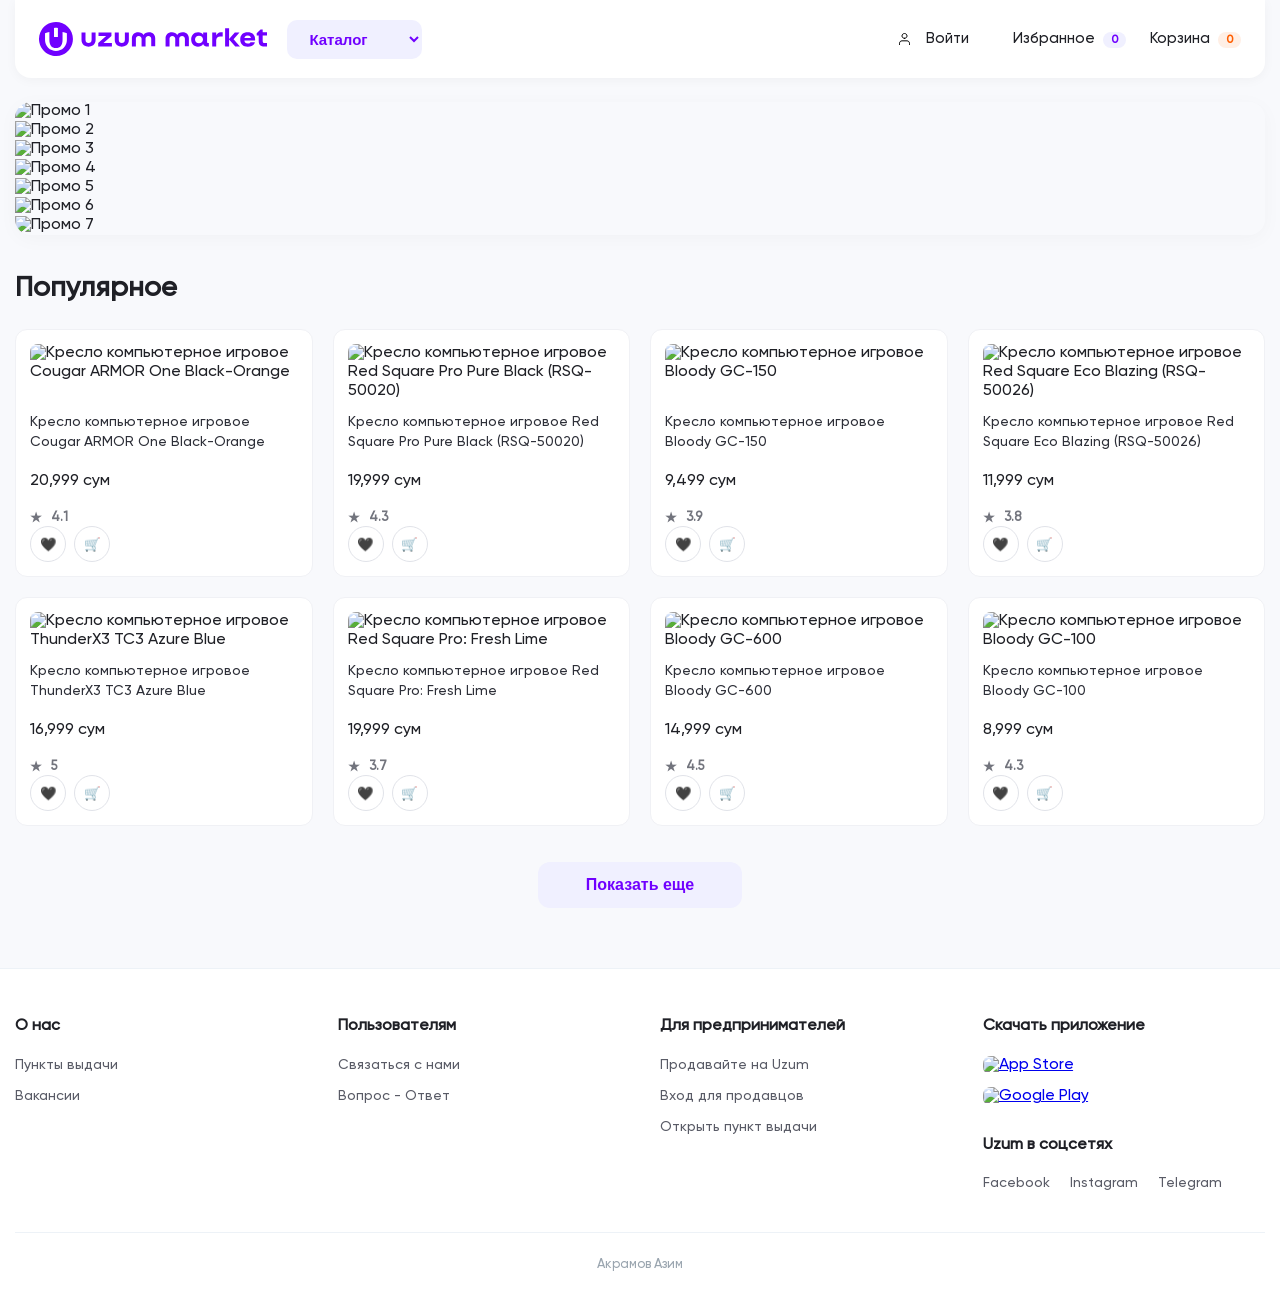
==== glavniy.html @ d979cbc0 "Загрузил весь проект Uzum Market" ====
<!DOCTYPE html>
<html lang="ru">
<head>
    <meta charset="UTF-8">
    <meta name="viewport" content="width=device-width, initial-scale=1.0">
    <link rel="stylesheet" href="https://cdn.jsdelivr.net/npm/@shoelace-style/shoelace@2.20.1/cdn/themes/light.css" />
    <link rel="stylesheet" href="https://cdn.jsdelivr.net/npm/swiper@12/swiper-bundle.min.css" />
    <script type="module" src="https://cdn.jsdelivr.net/npm/@shoelace-style/shoelace@2.20.1/cdn/shoelace-autoloader.js"></script>
    <link rel="stylesheet" href="./glavniy.css">
    <title>Главная</title>
</head>
<body>
    <div class="app-container">
        <header class="main-header">
            <div class="header-logo-zone">
                <a class="logo-link" href="glavniy.html">
                    <img src="./img/uzum-logo.svg" alt="Uzum Market">
                </a>
                <select id="tipi" class="category-select">
                    <option value="all">Каталог</option>
                    <option value="furniture">Мебель</option>
                    <option value="PC">ПК</option>
                    <option value="audio">Наушники</option>
                    <option value="TV">Телевизор</option>
                    <option value="kitchen">Кухня</option>
                </select>
            </div>

            <div class="header-search-zone">
                <sl-input id="search-input" class="search-field" placeholder="Искать товары" clearable>
                    <sl-icon class="search-field__icon" name="search" slot="suffix"></sl-icon>
                </sl-input>
            </div>

            <div class="header-navigation">
                <div class="user-auth-block">
                    <img src="./img/Group 237729.svg" alt="User">
                    <a href="./Login/index.html" class="auth-link">Войти</a>
                </div>
                <a href="./likes/likes.html" class="nav-item-link">
                    Избранное <span id="fav-count" class="badge">0</span>
                </a>
                <a href="./basket/basket.html" class="nav-item-link">
                    Корзина <span id="cart-count" class="badge badge--orange">0</span>
                </a>
            </div>
        </header>

        <main class="main-content">
            <div class="swiper mySwiper main-banner-slider">
                <div class="swiper-wrapper">
                    <div class="swiper-slide"><img src="https://static.uzum.uz/Landing_Fashion_v2/1main2383ru.jpg" alt="Промо 1"></div>
                    <div class="swiper-slide"><img src="https://images.uzum.uz/d8evuk49g1ktqmlqvjmg/main_page_banner.jpg" alt="Промо 2"></div>
                    <div class="swiper-slide"><img src="https://images.uzum.uz/d8abl23sv8vo2t0hfs3g/main_page_banner.jpg" alt="Промо 3"></div>
                    <div class="swiper-slide"><img src="https://images.uzum.uz/d7u6h8i1146tv06u965g/main_page_banner.jpg" alt="Промо 4"></div>
                    <div class="swiper-slide"><img src="https://images.uzum.uz/d8ab9rk9g1ktqmlpilqg/main_page_banner.jpg" alt="Промо 5"></div>
                    <div class="swiper-slide"><img src="https://images.uzum.uz/d8f00ua1146tv074faig/main_page_banner.jpg" alt="Промо 6"></div>
                    <div class="swiper-slide"><img src="https://images.uzum.uz/d8fbs8k9g1ktqmlr40gg/main_page_banner.jpg" alt="Промо 7"></div>
                </div>
                <div class="swiper-button-next"></div>
                <div class="swiper-button-prev"></div>
                <div class="swiper-pagination"></div>
            </div>

            <section class="goods-section">
                <h2 class="section-title">Популярное</h2>
                <div id="goods-container" class="products-grid"></div>
                
                <div class="pagination-container">
                    <button id="pokazat" class="btn-load-more">Показать еще</button>
                </div>
            </section>
        </main>
    </div>

    <footer class="site-footer">
        <div class="footer-container">
            <div class="footer-grid">
                <div class="footer-col">
                    <h3 class="footer-title">О нас</h3>
                    <ul class="footer-links">
                        <li><a href="#">Пункты выдачи</a></li>
                        <li><a href="#">Вакансии</a></li>
                    </ul>
                </div>
                <div class="footer-col">
                    <h3 class="footer-title">Пользователям</h3>
                    <ul class="footer-links">
                        <li><a href="#">Связаться с нами</a></li>
                        <li><a href="#">Вопрос - Ответ</a></li>
                    </ul>
                </div>
                <div class="footer-col">
                    <h3 class="footer-title">Для предпринимателей</h3>
                    <ul class="footer-links">
                        <li><a href="#">Продавайте на Uzum</a></li>
                        <li><a href="#">Вход для продавцов</a></li>
                        <li><a href="#">Открыть пункт выдачи</a></li>
                    </ul>
                </div>
                <div class="footer-col">
                    <h3 class="footer-title">Скачать приложение</h3>
                    <div class="app-buttons">
                        <a href="#" class="app-btn">
                            <img src="https://upload.wikimedia.org/wikipedia/commons/3/3c/Download_on_the_App_Store_Badge.svg" alt="App Store">
                        </a>
                        <a href="#" class="app-btn">
                            <img src="https://upload.wikimedia.org/wikipedia/commons/7/78/Google_Play_Store_badge_EN.svg" alt="Google Play">
                        </a>
                    </div>
                    <h3 class="footer-title soc-title">Uzum в соцсетях</h3>
                    <div class="social-links">
                        <a href="#" class="social-link">Facebook</a>
                        <a href="#" class="social-link">Instagram</a>
                        <a href="#" class="social-link">Telegram</a>
                    </div>
                </div>
            </div>
            <div class="footer-bottom">
                <p>Акрамов Азим</p>
            </div>
        </div>
    </footer>

    <script src="https://cdn.jsdelivr.net/npm/swiper@12/swiper-bundle.min.js"></script>
    <script>
        var swiper = new Swiper(".mySwiper", {
            loop: true,
            autoplay: {
                delay: 3000,
                disableOnInteraction: false,
            },
            pagination: {
                el: ".swiper-pagination",
                clickable: true,
            },
            navigation: {
                prevEl: ".swiper-button-prev",
                nextEl: ".swiper-button-next",
            },
        });
    </script>
    <script src="./header.js"></script>
    <script src="./glavniy.js"></script>
</body>
</html>
---- glavniy.css ----
* {
    margin: 0;
    padding: 0;
    box-sizing: border-box;
}

body {
    background-color: #f8f9fc;
    font-family: 'Gilroy', -apple-system, BlinkMacSystemFont, sans-serif;
    color: #1f2026;
    -webkit-font-smoothing: antialiased;
}

.app-container {
    max-width: 1340px;
    margin: 0 auto; 
    padding: 0 15px; 
}

.main-header {
    width: 100%;
    display: flex;
    align-items: center; 
    justify-content: space-between; 
    background-color: #ffffff;
    padding: 16px 24px;
    border-radius: 0 0 16px 16px;
    box-shadow: 0 2px 12px rgba(0, 0, 0, 0.04);
    margin-bottom: 24px;
}

.header-logo-zone {
    display: flex;
    align-items: center;
    gap: 20px;
}

.logo-link img {
    height: 34px;
    display: block;
}

.category-select {
    background-color: #f0f0ff;
    color: #7000ff;
    border: none;
    border-radius: 10px;
    padding: 10px 18px;
    font-size: 15px;
    font-weight: 600;
    cursor: pointer;
    outline: none;
    transition: background-color 0.2s ease;
}

.category-select:hover {
    background-color: #e4e4ff;
}

.header-search-zone {
    flex-grow: 1; 
    display: flex;
    justify-content: center;
    margin: 0 40px;
}

.search-field {
    width: 100%; 
    max-width: 650px;
}

.search-field__icon {
    color: #a6a7b3;
    font-size: 18px;
}

.header-navigation {
    display: flex;
    align-items: center;
    gap: 24px;
}

.user-auth-block {
    display: flex;
    align-items: center;
    gap: 8px;
}

.auth-link, .nav-item-link {
    font-size: 15px;
    color: #1f2026;
    text-decoration: none;
    font-weight: 500;
    transition: color 0.2s ease;
}

.auth-link:hover, .nav-item-link:hover {
    color: #7000ff;
}

.badge {
    background-color: #f0f0ff;
    color: #7000ff;
    padding: 2px 8px;
    border-radius: 20px;
    font-size: 12px;
    font-weight: 700;
    margin-left: 4px;
}

.badge--orange {
    background-color: #ffefe5;
    color: #ff5e00;
}

.main-banner-slider {
    width: 100%;
    border-radius: 16px; 
    overflow: hidden;
    margin-bottom: 36px;
    box-shadow: 0 4px 20px rgba(0,0,0,0.03);
}

.main-banner-slider .swiper-slide img {
    width: 100%;
    height: auto;
    object-fit: cover;
    display: block;
}

.goods-section {
    margin-bottom: 50px;
}

.section-title {
    font-size: 28px;
    font-weight: 700;
    margin-bottom: 24px;
}

.products-grid {
    display: grid;
    grid-template-columns: repeat(4, 1fr);
    gap: 20px;
}



.product-card {
    background: #ffffff;
    border-radius: 12px;
    padding: 14px;
    display: flex;
    flex-direction: column;
    justify-content: space-between;
    position: relative;
    transition: transform 0.25s ease, box-shadow 0.25s ease;
    border: 1px solid #f0f1f5;
}

.product-card:hover {
    transform: translateY(-4px);
    box-shadow: 0 10px 20px rgba(31, 32, 38, 0.07);
}

.product-card__image {
    width: 100%;
    height: 220px;
    object-fit: contain;
    border-radius: 8px;
    margin-bottom: 12px;
    background-color: #fbeee705;
}

.product-card__price-row {
    display: flex;
    align-items: center;
    justify-content: space-between;
    margin-bottom: 2px;
}

.product-card__price-current {
    font-size: 19px;
    font-weight: 700;
    color: #1f2026;
}

.product-card__card-icon {
    width: 22px;
    height: auto;
}

.product-card__price-old {
    font-size: 13px;
    color: #9aa5af;
    text-decoration: line-through;
    margin-bottom: 8px;
    min-height: 16px;
}

.product-card__title {
    font-size: 14px;
    font-weight: 500;
    color: #2d2f38;
    line-height: 1.4;
    margin-bottom: 12px;
    height: 2.8em;
    
}

.product-card__meta-row {
    display: flex;
    align-items: center;
    justify-content: space-between;
    margin-top: auto;
}

.product-card__rating {
    display: flex;
    align-items: center;
    gap: 5px;
    font-size: 13px;
    color: #72747d;
    font-weight: 600;
}

.product-card__star-icon {
    width: 16px;
    height: 16px;
}

.product-card__actions {
    display: flex;
    gap: 8px;
}

.product-card__info {
    display: flex;
    flex-direction: column;
    gap: 8px;
}

.product-card__price-row {
    margin-bottom: 7px;
}

.product-card__rating {
    margin-top: 4px;
}

.product-card__btn {
    width: 36px;
    height: 36px;
    border: 1px solid #e1e3e9;
    background-color: #ffffff;
    border-radius: 50%;
    display: flex;
    align-items: center;
    justify-content: center;
    cursor: pointer;
    
}

.product-card__btn img {
    width: 18px;
    height: 18px;
}

.product-card__btn:hover {
    border-color: #7000ff;
    background-color: #f4ecff;
}

.product-card__btn--active {
    background-color: #ffebee !important;
    border-color: #ff3b30;
}

.pagination-container {
    display: flex;
    justify-content: center;
    margin-top: 36px;
}

.btn-load-more {
    background-color: #f0f0ff;
    color: #7000ff;
    border: none;
    padding: 14px 48px;
    border-radius: 12px;
    font-size: 16px;
    font-weight: 600;
    cursor: pointer;
}

.btn-load-more:hover {
    background-color: #e0e0ff;
    transform: scale(1.02);
}

.btn-load-more:disabled {
    background-color: #e2e8f0;
    color: #a0aec0;
    cursor: not-allowed;
    transform: none;
}

.not-found-msg {
    text-align: center;
    padding: 60px 0;
    color: #718096;
    font-size: 18px;
}

.header {
    display: flex;
    align-items: center;
    gap: 20px;
    padding: 15px;
    background: white;
    margin-bottom: 20px;
    border-radius: 10px;
}

.header a {
    text-decoration: none;
    color: black;
}

.catalog {
    padding: 8px 15px;
    background: #f0f0ff;
    color: #7000ff;
    border: none;
    border-radius: 5px;
    cursor: pointer;
}

.category-select {
    background-color: #f0f0ff;
    color: #7000ff;
    border: none;
    border-radius: 10px;
    padding: 10px 18px;
    font-size: 15px;
    font-weight: 600;
    cursor: pointer;
    margin-right: 8px;  
}


.category-select option {
    padding: 12px 16px;
    margin: 4px 0;
}

.header input {
    flex: 1;
    padding: 8px 15px;
    border: 1px solid #ddd;
    border-radius: 5px;
}

.user-auth-block {
    display: flex;
    align-items: center;
    gap: 12px; 
    margin-right: 16px;
    padding: 6px 0; 
}

.auth-link {
    font-size: 15px;
    color: #1f2026;
    text-decoration: none;
    font-weight: 500;
    padding: 8px 4px; 
}

.site-footer {
    background-color: #ffffff;
    border-top: 1px solid #edf2f7;
    margin-top: 60px;
    padding: 48px 0 24px;
}

.footer-container {
    max-width: 1340px;
    margin: 0 auto;
    padding: 0 15px;
}

.footer-grid {
    display: grid;
    grid-template-columns: repeat(4, 1fr);
    gap: 40px;
    margin-bottom: 40px;
}

.footer-title {
    font-size: 16px;
    font-weight: 700;
    color: #1f2026;
    margin-bottom: 20px;
}

.footer-links {
    list-style: none;
}

.footer-links li {
    margin-bottom: 12px;
}

.footer-links a {
    font-size: 14px;
    color: #595b66;
    text-decoration: none;
}

.footer-links a:hover {
    color: #7000ff;
}

.app-buttons {
    display: flex;
    flex-direction: column;
    gap: 12px;
    margin-bottom: 30px;
}

.app-btn img {
    height: 40px;
    width: auto;
    border-radius: 8px;
}

.app-btn img:hover {
    transform: scale(1.02);
}

.soc-title {
    margin-top: 10px;
}

.social-links {
    display: flex;
    gap: 20px;
    flex-wrap: wrap;
}

.social-link {
    font-size: 14px;
    color: #595b66;
    text-decoration: none;
}

.social-link:hover {
    color: #7000ff;
}

.footer-bottom {
    text-align: center;
    padding-top: 24px;
    border-top: 1px solid #edf2f7;
}

.footer-bottom p {
    font-size: 13px;
    color: #9aa5af;
}

@font-face {
    font-family: 'Gilroy';
    src: url('./Gilroy-Medium.woff2') format('woff2'), 
         url('./Gilroy-Medium.woff') format('woff');   
    font-weight: 500;
    font-style: normal;
}
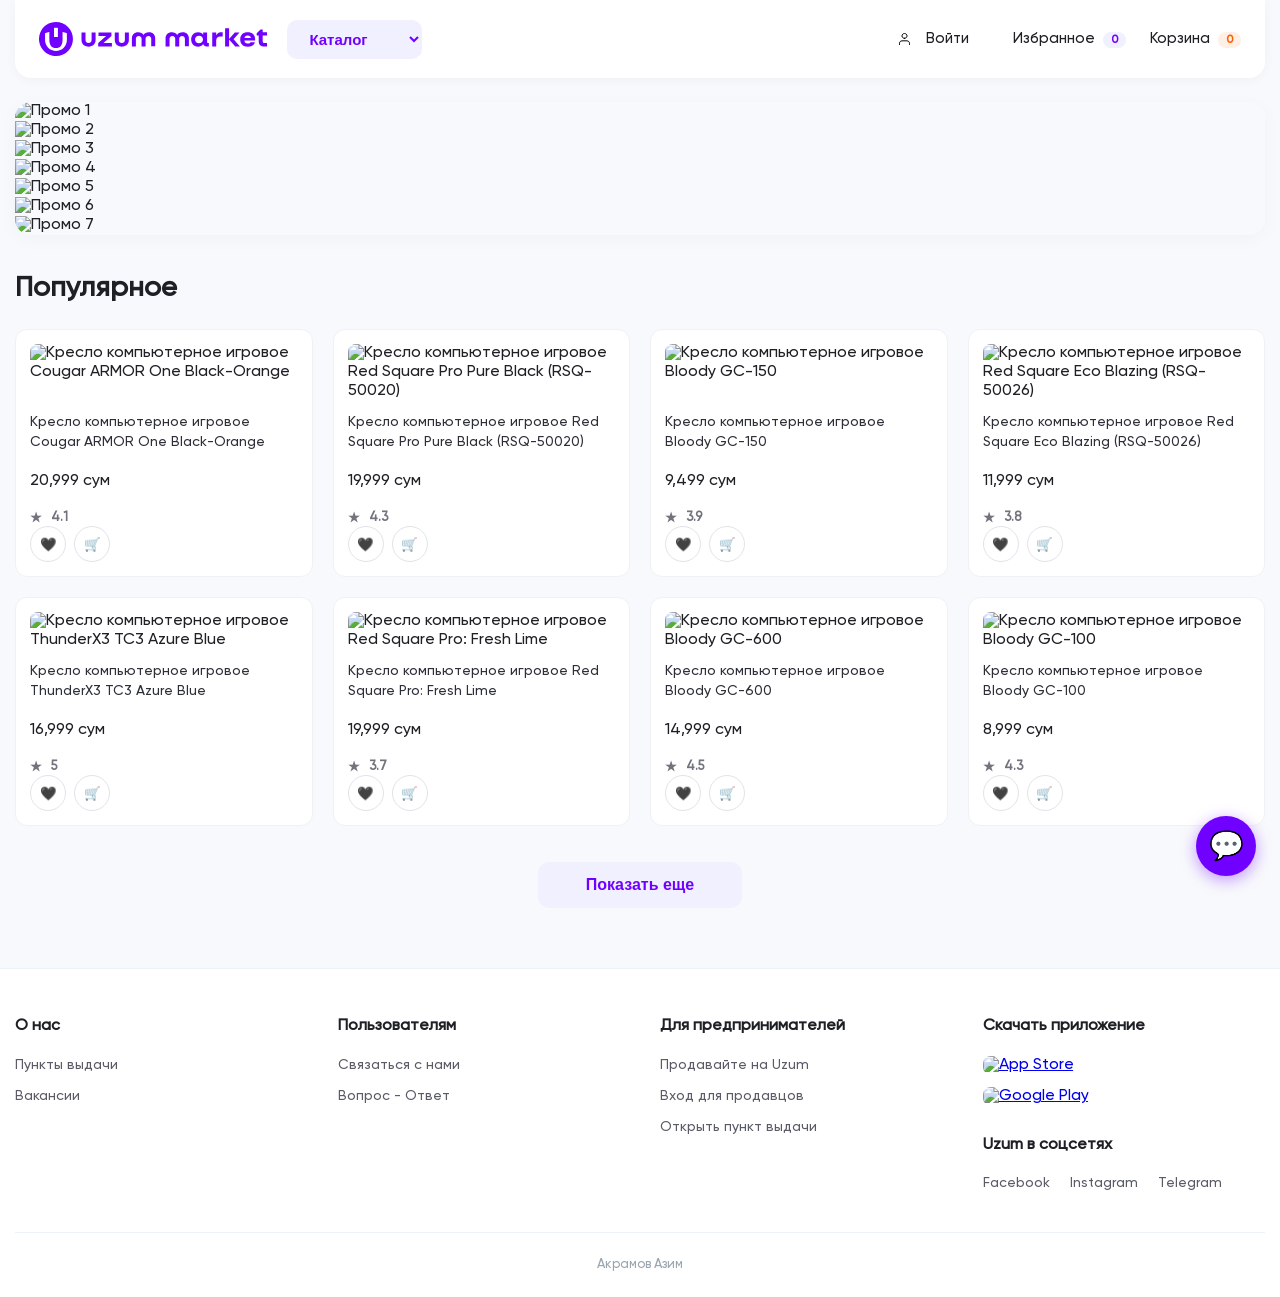
==== commit 653b63b0: "Update glavniy.html" ====
--- a/glavniy.html
+++ b/glavniy.html
@@ -140,7 +140,306 @@
             },
         });
     </script>
+    <!-- ===== ИИ-ПОМОЩНИК ===== -->
+<script>
+document.addEventListener('DOMContentLoaded', function() {
+    let allProducts = [];
+    
+    fetch('./db.json')
+        .then(res => res.json())
+        .then(data => {
+            allProducts = data.goods;
+            window.allProducts = allProducts;
+        })
+        .catch(err => console.error('Ошибка:', err));
+
+    const chatBtn = document.createElement('div');
+    chatBtn.id = 'aiChatBtn';
+    chatBtn.innerHTML = '💬';
+    chatBtn.style.cssText = `
+        position: fixed;
+        bottom: 24px;
+        right: 24px;
+        width: 60px;
+        height: 60px;
+        background: #7000ff;
+        color: white;
+        border-radius: 50%;
+        display: flex;
+        align-items: center;
+        justify-content: center;
+        font-size: 28px;
+        cursor: pointer;
+        z-index: 999;
+        box-shadow: 0 4px 16px rgba(112,0,255,0.4);
+        transition: transform 0.3s, box-shadow 0.3s;
+    `;
+    chatBtn.onmouseover = () => {
+        chatBtn.style.transform = 'scale(1.1)';
+        chatBtn.style.boxShadow = '0 6px 24px rgba(112,0,255,0.6)';
+    };
+    chatBtn.onmouseout = () => {
+        chatBtn.style.transform = 'scale(1)';
+        chatBtn.style.boxShadow = '0 4px 16px rgba(112,0,255,0.4)';
+    };
+    document.body.appendChild(chatBtn);
+
+    const chatBox = document.createElement('div');
+    chatBox.id = 'aiChatBox';
+    chatBox.style.cssText = `
+        position: fixed;
+        bottom: 100px;
+        right: 24px;
+        width: 380px;
+        height: 500px;
+        background: #ffffff;
+        border-radius: 20px;
+        box-shadow: 0 12px 48px rgba(0,0,0,0.15);
+        display: none;
+        flex-direction: column;
+        z-index: 1000;
+        overflow: hidden;
+        border: 1px solid #e8ecf3;
+        font-family: -apple-system, BlinkMacSystemFont, 'Segoe UI', Roboto, sans-serif;
+    `;
+
+    const header = document.createElement('div');
+    header.style.cssText = `
+        background: #7000ff;
+        color: white;
+        padding: 16px 20px;
+        font-weight: 600;
+        font-size: 16px;
+        display: flex;
+        justify-content: space-between;
+        align-items: center;
+        flex-shrink: 0;
+    `;
+    header.innerHTML = `
+        <span>🤖 ИИ-помощник</span>
+        <span id="closeChatBtn" style="cursor:pointer;font-size:20px;">✕</span>
+    `;
+    chatBox.appendChild(header);
+
+    const messagesArea = document.createElement('div');
+    messagesArea.id = 'chatMessages';
+    messagesArea.style.cssText = `
+        flex: 1;
+        padding: 16px;
+        overflow-y: auto;
+        background: #f7f8fc;
+        display: flex;
+        flex-direction: column;
+        gap: 10px;
+    `;
+    
+    const welcomeMsg = document.createElement('div');
+    welcomeMsg.style.cssText = `
+        background: white;
+        padding: 14px 18px;
+        border-radius: 14px 14px 14px 4px;
+        font-size: 14px;
+        color: #1f2026;
+        line-height: 1.5;
+        max-width: 85%;
+        box-shadow: 0 1px 4px rgba(0,0,0,0.04);
+        align-self: flex-start;
+    `;
+    welcomeMsg.innerHTML = `
+        👋 Привет! Я ИИ-помощник.<br>
+        <span style="color:#8b8e99;font-size:13px;">
+            Напиши, что ищешь, и я найду товары!
+        </span>
+    `;
+    messagesArea.appendChild(welcomeMsg);
+    chatBox.appendChild(messagesArea);
+
+    const inputArea = document.createElement('div');
+    inputArea.style.cssText = `
+        display: flex;
+        padding: 12px 16px;
+        border-top: 1px solid #e8ecf3;
+        background: white;
+        gap: 10px;
+        flex-shrink: 0;
+        align-items: center;
+    `;
+
+    const inputField = document.createElement('input');
+    inputField.id = 'chatInput';
+    inputField.type = 'text';
+    inputField.placeholder = 'Напиши вопрос...';
+    inputField.style.cssText = `
+        flex: 1;
+        padding: 10px 14px;
+        border: 1px solid #e2e5eb;
+        border-radius: 12px;
+        outline: none;
+        font-size: 14px;
+        background: #f7f8fc;
+        transition: border-color 0.2s;
+    `;
+    inputField.onfocus = () => {
+        inputField.style.borderColor = '#7000ff';
+        inputField.style.background = 'white';
+    };
+    inputField.onblur = () => {
+        inputField.style.borderColor = '#e2e5eb';
+        inputField.style.background = '#f7f8fc';
+    };
+
+    const sendBtn = document.createElement('button');
+    sendBtn.textContent = '➤';
+    sendBtn.style.cssText = `
+        background: #7000ff;
+        color: white;
+        border: none;
+        width: 44px;
+        height: 44px;
+        border-radius: 50%;
+        font-size: 20px;
+        cursor: pointer;
+        transition: background 0.2s, transform 0.2s;
+        display: flex;
+        align-items: center;
+        justify-content: center;
+        flex-shrink: 0;
+    `;
+    sendBtn.onmouseover = () => {
+        sendBtn.style.background = '#5b00d6';
+        sendBtn.style.transform = 'scale(1.05)';
+    };
+    sendBtn.onmouseout = () => {
+        sendBtn.style.background = '#7000ff';
+        sendBtn.style.transform = 'scale(1)';
+    };
+
+    inputArea.appendChild(inputField);
+    inputArea.appendChild(sendBtn);
+    chatBox.appendChild(inputArea);
+    document.body.appendChild(chatBox);
+
+    chatBtn.onclick = () => {
+        const isOpen = chatBox.style.display === 'flex';
+        chatBox.style.display = isOpen ? 'none' : 'flex';
+        if (!isOpen) inputField.focus();
+    };
+
+    document.getElementById('closeChatBtn').onclick = () => {
+        chatBox.style.display = 'none';
+    };
+
+    function findProducts(query) {
+        if (!allProducts || allProducts.length === 0) return [];
+        const q = query.toLowerCase().trim();
+        return allProducts.filter(item => 
+            item.title.toLowerCase().includes(q) ||
+            (item.description && item.description.toLowerCase().includes(q))
+        );
+    }
+
+    function addMessage(text, isUser = true) {
+        const msgDiv = document.createElement('div');
+        msgDiv.style.cssText = `
+            max-width: 85%;
+            padding: 12px 16px;
+            border-radius: 14px;
+            font-size: 14px;
+            line-height: 1.5;
+            word-wrap: break-word;
+            white-space: pre-wrap;
+            animation: fadeInMsg 0.3s ease;
+        `;
+        
+        if (isUser) {
+            msgDiv.style.cssText += `
+                align-self: flex-end;
+                background: #7000ff;
+                color: white;
+                border-radius: 14px 14px 4px 14px;
+            `;
+            msgDiv.textContent = text;
+        } else {
+            msgDiv.style.cssText += `
+                align-self: flex-start;
+                background: white;
+                color: #1f2026;
+                border-radius: 14px 14px 14px 4px;
+                box-shadow: 0 1px 4px rgba(0,0,0,0.04);
+            `;
+            msgDiv.innerHTML = text;
+        }
+        
+        messagesArea.appendChild(msgDiv);
+        messagesArea.scrollTop = messagesArea.scrollHeight;
+    }
+
+    const style = document.createElement('style');
+    style.textContent = `
+        @keyframes fadeInMsg {
+            from { opacity: 0; transform: translateY(10px); }
+            to { opacity: 1; transform: translateY(0); }
+        }
+    `;
+    document.head.appendChild(style);
+
+    function sendMessage() {
+        const text = inputField.value.trim();
+        if (!text) return;
+        
+        addMessage(text, true);
+        inputField.value = '';
+        inputField.focus();
+        
+        const typingMsg = document.createElement('div');
+        typingMsg.id = 'typingIndicator';
+        typingMsg.style.cssText = `
+            align-self: flex-start;
+            background: white;
+            padding: 12px 18px;
+            border-radius: 14px 14px 14px 4px;
+            font-size: 13px;
+            color: #8b8e99;
+            box-shadow: 0 1px 4px rgba(0,0,0,0.04);
+        `;
+        typingMsg.textContent = '🤔 Думаю...';
+        messagesArea.appendChild(typingMsg);
+        messagesArea.scrollTop = messagesArea.scrollHeight;
+        
+        setTimeout(() => {
+            const found = findProducts(text);
+            const typingEl = document.getElementById('typingIndicator');
+            if (typingEl) typingEl.remove();
+            
+            let reply = '';
+            if (found.length === 0) {
+                reply = '😕 Ничего не найдено.\n\nПопробуйте: кресло, телевизор, наушники...';
+            } else {
+                reply = '🔍 Нашел товары:\n\n';
+                found.slice(0, 5).forEach((item) => {
+                    const price = item.isBlackFriday && item.salePercentage > 0 
+                        ? Math.floor(item.price * (100 - item.salePercentage) / 100)
+                        : item.price;
+                    reply += `📦 <b>${item.title}</b>\n💰 ${price.toLocaleString()} сум\n\n`;
+                });
+                if (found.length > 5) {
+                    reply += `... и еще ${found.length - 5} товаров`;
+                }
+            }
+            
+            addMessage(reply, false);
+        }, 700);
+    }
+
+    sendBtn.onclick = sendMessage;
+    inputField.onkeypress = (e) => {
+        if (e.key === 'Enter') sendMessage();
+    };
+
+    console.log('🤖 ИИ-помощник загружен!');
+});
+</script>
     <script src="./header.js"></script>
     <script src="./glavniy.js"></script>
 </body>
-</html>+</html>
--- a/glavniy.css
+++ b/glavniy.css
@@ -477,3 +477,50 @@
     font-weight: 500;
     font-style: normal;
 }
+/* ===== АДАПТИВ ДЛЯ МОБИЛЬНЫХ ===== */
+@media (max-width: 1024px) {
+    .products-grid { grid-template-columns: repeat(3, 1fr); gap: 16px; }
+    .main-header { padding: 12px 16px; flex-wrap: wrap; gap: 12px; }
+    .header-search-zone { order: 3; flex-basis: 100%; margin: 0; }
+    .search-field { max-width: 100%; }
+}
+@media (max-width: 768px) {
+    .products-grid { grid-template-columns: repeat(2, 1fr); gap: 12px; }
+    .main-header { padding: 10px 12px; border-radius: 0; }
+    .logo-link img { height: 28px; }
+    .category-select { padding: 6px 12px; font-size: 13px; }
+    .header-navigation { gap: 12px; flex-wrap: wrap; }
+    .auth-link, .nav-item-link { font-size: 13px; }
+    .section-title { font-size: 22px; }
+    .product-card { padding: 10px; }
+    .product-card__image { height: 150px; }
+    .product-card__price-current { font-size: 16px; }
+    .product-card__title { font-size: 13px; }
+    .btn-load-more { padding: 12px 32px; font-size: 14px; }
+    .footer-grid { grid-template-columns: repeat(2, 1fr); gap: 24px; }
+    #aiChatBox { width: calc(100% - 32px) !important; right: 16px !important; bottom: 90px !important; height: 70vh !important; max-height: 500px !important; }
+    #aiChatBtn { width: 52px !important; height: 52px !important; font-size: 24px !important; bottom: 16px !important; right: 16px !important; }
+}
+@media (max-width: 480px) {
+    .products-grid { grid-template-columns: 1fr 1fr; gap: 10px; }
+    .product-card__image { height: 120px; }
+    .product-card__price-current { font-size: 14px; }
+    .product-card__title { font-size: 12px; }
+    .footer-grid { grid-template-columns: 1fr; gap: 20px; }
+    .basket-layout { flex-direction: column !important; }
+    .basket-summary { width: 100% !important; position: static !important; }
+}
+@media (max-width: 768px) {
+    .cart-item { flex-direction: column; align-items: center; text-align: center; }
+    .item-image { width: 80px; height: 80px; }
+    .item-title { padding-right: 0 !important; }
+    .remove-btn { position: static !important; margin-top: 10px; }
+    .favorites-grid { grid-template-columns: repeat(2, 1fr) !important; }
+    .single-product { flex-direction: column !important; padding: 16px !important; }
+    .product-left img { max-width: 100% !important; }
+    .product-right h1 { font-size: 22px !important; }
+    .current-price { font-size: 26px !important; }
+    .button-actions { flex-direction: column !important; }
+    .btn-cart, .btn-favorite { width: 100% !important; text-align: center; }
+}
+.products-grid, .main-header, .product-card, .footer-grid { transition: all 0.3s ease; }
